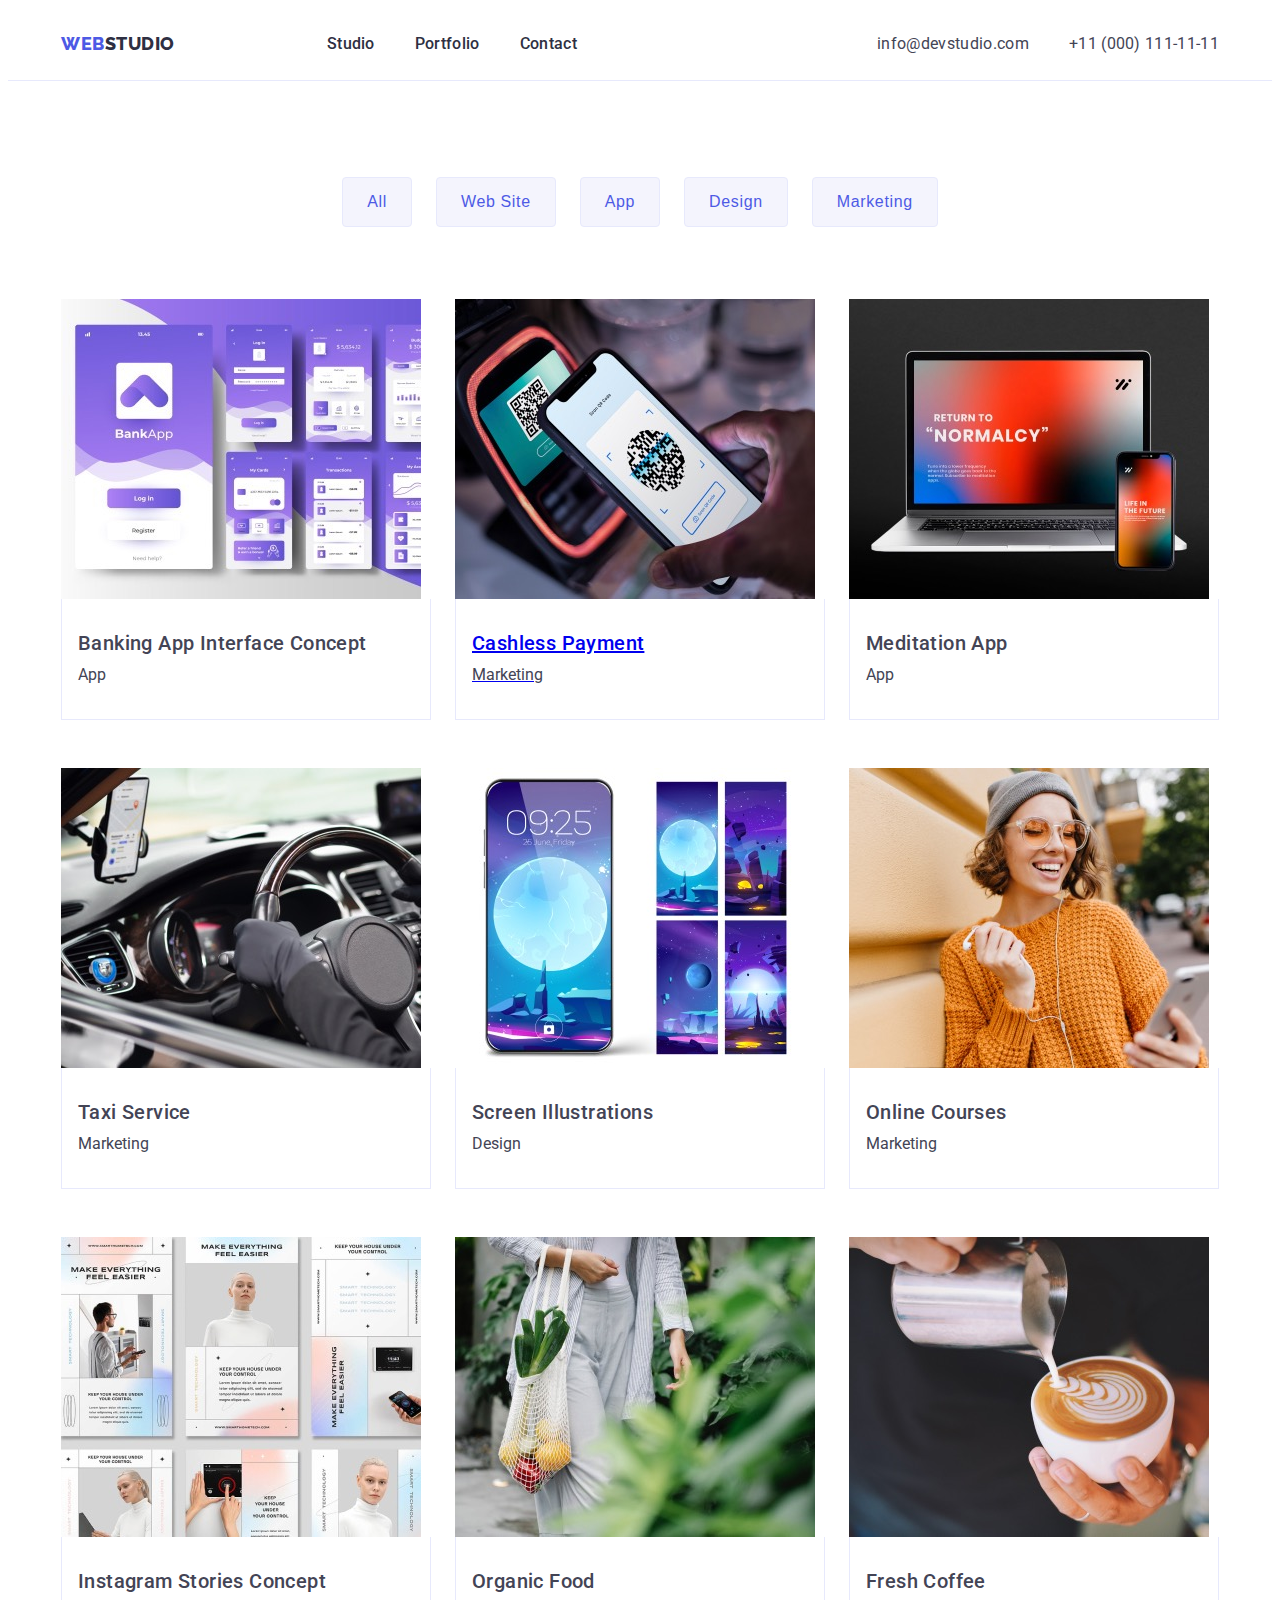
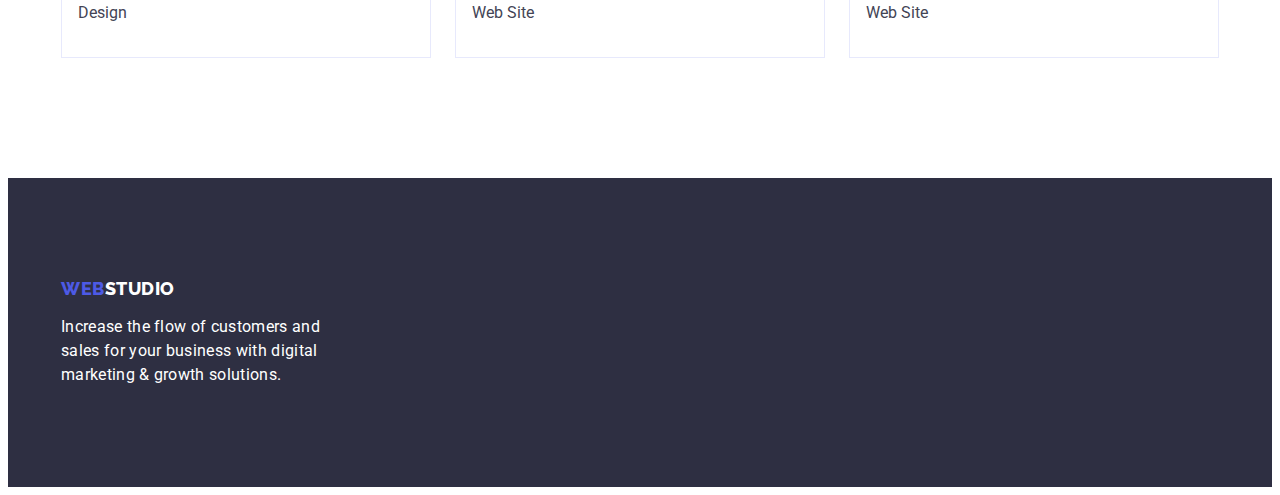
==== portfolio.html @ ebe91854 "update" ====
<!DOCTYPE html>
<html lang="en">
	<head>
		<meta charset="UTF-8" />
		<meta http-equiv="X-UA-Compatible" content="IE=edge" />
		<meta name="viewport" content="width=device-width, initial-scale=1.0" />
		<title>Portfolio</title>
		<link
			rel="stylesheet"
			href="https://cdnjs.cloudflare.com/ajax/libs/modern-normalize/2.0.0/modern-normalize.min.css"
			integrity="sha512-4xo8blKMVCiXpTaLzQSLSw3KFOVPWhm/TRtuPVc4WG6kUgjH6J03IBuG7JZPkcWMxJ5huwaBpOpnwYElP/m6wg=="
			crossorigin="anonymous"
			referrerpolicy="no-referrer" />
		<link rel="stylesheet" href="./css/styles.css" />
		<link rel="preconnect" href="https://fonts.googleapis.com" />
		<link rel="preconnect" href="https://fonts.gstatic.com" crossorigin />
		<link rel="stylesheet" href="./css/styles.css" />
		<link rel="preconnect" href="https://fonts.googleapis.com" />
		<link rel="preconnect" href="https://fonts.gstatic.com" crossorigin />
		<link
			href="https://fonts.googleapis.com/css2?family=Montserrat:wght@400;700&family=Raleway:wght@800&family=Roboto:wght@400;500;700;900&display=swap"
			rel="stylesheet" />
	</head>

	<body>
		<header class="links">
			<div class="flex-container container">
				<a class="logo-second-part" href="index.html"
					><span class="logo">WEB</span>STUDIO</a
				>

				<nav class="nav-section">
					<ul class="nav-button">
						<li><a class="link" href="index.html">Studio</a></li>
						<li><a class="link" href="portfolio.html">Portfolio</a></li>
						<li><a class="link" href="index.html">Contact</a></li>
					</ul>
				</nav>

				<address class="address-section">
					<div class="address-info">
						<a class="link link-color" href="mailto:info@devstudio.com"
							>info@devstudio.com</a
						>
						<a class="link link-color" href="tel:+11(000)1111111"
							>+11 (000) 111-11-11</a
						>
					</div>
				</address>
			</div>
		</header>
		<main>
			<section class="portfolio-button portfolio-container">
				<div class="container">
				<h1 class="visually-hidden">Portfolio</h1>
			
					<ul class="menu">
						<li>
							<button class="filter-button" type="button">All</button>
						</li>
						<li>
							<button class="filter-button" type="button">Web Site</button>
						</li>
						<li>
							<button class="filter-button" type="button">App</button>
						</li>
						<li>
							<button class="filter-button" type="button">Design</button>
						</li>
						<li>
							<button class="filter-button" type="button">Marketing</button>
						</li>
					</ul>

					<ul class="menu-set">
						<li class="project-image-caption">
							<img
								src="./images/img-1-1.jpg"
								alt="screenshots of Banking App Interface Concept"
								width="360"
								height="300" />
								<a>
							<div class="bottom-frame">
								<h3 class="new-section">Banking App Interface Concept</h3>
								<p class="description">App</p>
							</div>
						</a>
						</li>
						<li class="project-image-caption">
							<img
								src="./images/img-2-1.jpg"
								alt="A phone that scans the QR code"
								width="360"
								height="300" />
								<a href="portfolio.html">
							<div class="bottom-frame">
								<h3 class="new-section">Cashless Payment</h3>
								<p class="description">Marketing</p>
								
							</div>
						</a>
						</li>

						<li class="project-image-caption">
							<img
								src="./images/img-3-1.jpg"
								alt="Meditation app advertising on laptop and phone screen "
								width="360"
								height="300" />
							<div class="bottom-frame">
								<h3 class="new-section">Meditation App</h3>
								<p class="description">App</p>
							</div>
						</li>

						<li class="project-image-caption">
							<img
								src="./images/img-4-3.jpg"
								alt="photo of the interior of the car with the driver"
								width="360"
								height="300" />
							<div class="bottom-frame">
								<h3 class="new-section">Taxi Service</h3>
								<p class="description">Marketing</p>
							</div>
						</li class="project-image-caption">

						<li class="project-image-caption">
							<img
								src="./images/img-5-1.jpg"
								alt="graphics showing different wallpapers for phone with moon theme"
								width="360"
								height="300" />
							<div class="bottom-frame">
								<h3 class="new-section">Screen Illustrations</h3>
								<p class="description">Design</p>
							</div>
						</li>

						<li class="project-image-caption">
							<img
								src="./images/img-6-1.jpg"
								alt="girl in orange sweater"
								width="360"
								height="300" />
							<div class="bottom-frame">
								<h3 class="new-section">Online Courses</h3>
								<p class="description">Marketing</p>
							</div>
						</li>

						<li class="project-image-caption">
							<img
								src="./images/img-7-1.jpg"
								alt="graphics showing various Instagram Stories Concept"
								width="360"
								height="300" />
							<div class="bottom-frame">
								<h3 class="new-section">Instagram Stories Concept</h3>
								<p class="description">Design</p>
							</div>
						</li>

						<li class="project-image-caption">
							<img
								src="./images/img-8-1.jpg"
								alt="woman with shopping bag"
								width="360"
								height="300" />
							<div class="bottom-frame">
								<h3 class="new-section">Organic Food</h3>
								<p class="description">Web Site</p>
							</div>
						</li>

						<li class="project-image-caption">
							<img
								src="./images/img-9-1.jpg"
								alt="barista creating a pattern on coffee "
								width="360"
								height="300" />
								
							<div class="bottom-frame">
								<h3 class="new-section">Fresh Coffee</h3>
								<p class="description">Web Site</p>
							</div>
						
						</li>
					</ul>
				</div>
			</section>
		</main>
		<footer class="footer-background">
			<div class="container">
				<a class="logo-footer" href="index.html"
					><span class="logo">WEB</span>STUDIO</a
				>
				<p class="footer-text">
					Increase the flow of customers and sales for your business with
					digital marketing & growth solutions.
				</p>
			</div>
		</footer>
	</body>
</html>
---- css/styles.css ----
:root {
	--company-color: #4d5ae5;
	--main-color: white;
	--text-color: #2e2f42;
}

body {
	font-family: Roboto, sans-serif;
	color: #434455;
	background-color: #fff;
}

ul,
ol {
	list-style-type: none;
	margin: 0;
	padding-left: 0;
}

img {
	display: block;
	max-width: 100%;
	height: auto;
}

button {
	cursor: pointer;
	border: none;
	border-radius: 4px;
}

h1,
h2,
h3,
h4,
h5,
h6,
p {
	margin: 0;
}

.links {
	display: flex ;
	border-bottom: #e7e9fc solid 1px;
}

p {
	margin: 0;
}

.flex-container {
	display: flex;
	align-items: center;
	height: 72px;
}
.logo-second-part {
	font-family: raleway;
	color: #2e2f42;
	text-decoration: none;
	font-size: 18px;
	font-weight: 800;
	line-height: 1.6;
	letter-spacing: 0.54px;
	vertical-align: top;
	text-align: left;
	margin-right: 76px;
}

.logo {
	color: var(--company-color);
}

.nav-button {
	display: flex;
	align-items: center;
text-decoration: none;
list-style-type: none;
	gap: 40px;
	padding: 24px 0,
}

.portfolio-container {
	padding-top: 96px;
	padding-bottom: 120px;
  }

.nav-section {
	margin-left: 76px;
	display: flex;
	align-items: center;
}

.link {
	color: var(--text-color);
	text-decoration: none;
	font-size: 16px;
	font-weight: 500;
	line-height: 1.5;
	letter-spacing: 0.32px;
	vertical-align: top;
	text-align: left;
}
.link:hover,
.link:focus,
.link:active {
	color: var(--company-color);
}

.address-info {
	display: flex;
	align-items: center;
	gap: 40px;
}

.address-section {
	margin-left: auto;
	display: flex;
}
.link-color {
	color: #434455;
	font-family: Roboto;
	font-size: 16px;
	font-style: normal;
	font-weight: 400;
	line-height: 24px;
	letter-spacing: 0.32px;
}

.main-section {
	background-color: #2e2f42;
	padding: 188px 0;
	text-align: center;
}

.container-background {
	margin: 0 auto;
	display: flex;
	flex-direction: column;
	justify-content: center;
	align-items: center;
}

.main-section-title {
	color: var(--main-color);
	font-size: 56px;
	font-weight: 700;
	line-height: 1.07;
	letter-spacing: 1.12px;
	text-align: center;
	max-width: 496px;
	margin: 0 auto;
	margin-bottom: 48px;
}

.order-btn {

	font-family: roboto;
	background-color: var(--company-color);
	border: var(--company-color);
	border-radius: 4px;
	color: #ffffff;
	cursor: pointer;
	font-size: 16px;
	font-weight: 500;
	line-height: 1.5;
	letter-spacing: 0.64px;
	text-align: center;
	padding: 16px 32px 16px 32px;
	min-width: 169px;
}
.order-btn:hover,
.order-btn:focus {
	border-radius: 4px;
	background-color: #404bbf;
	color: #ffffff;
	box-shadow: 0px 4px 4px 0px rgba(0, 0, 0, 0.15);
}

.doing-section{
	width: calc((100% - 48px) / 3);
}

.project-image-caption {
	text-align: start;
	width: calc((100% - 48px) / 3);
  }

.card-set {
	display: flex;
	gap: 24px;
}
.item {
	background-color: var(--main-color);
	gap: 24px;
	width: calc((100% - 72px) / 4);
}
.title-style {
	font-size: 20px;
	font-weight: 500;
	line-height: 1.2;
	letter-spacing: 0.4px;
	margin-bottom: 8px;
}
.description {
	color: #434455;
	font-size: 16px;
	font-weight: 400;
	line-height: 1.5;
	margin: 0;
}

.third-section {
	color: #2e2f42;
	font-size: 36px;
	font-weight: 700;
	line-height: 1.11;
	letter-spacing: 0.72px;
	vertical-align: top;
	text-align: center;
	margin: 0;
	margin-bottom: 72px;
}

.doing-list {
	padding-top: 0px;
}

.third-section-pics {
	display: flex;
	justify-content: space-between;
	flex-wrap: nowrap;
	padding: 0;
	gap: 24px;
}

.team-member-list {
	color: #2e2f42;
	font-size: 36px;
	font-weight: 700;
	line-height: 1.11;
	letter-spacing: 0.72px;
	vertical-align: top;
	text-align: center;
	margin: 0;
	margin-bottom: 72px;
}

.team-section {
	background-color: #f4f4fd;
	margin: 0 auto;
}

.team-name {
	font-size: 20px;
	font-weight: 500;
	line-height: 1.2;
	letter-spacing: 0.4px;
	vertical-align: top;
	text-align: center;
	margin-bottom: 8px;
}
.team-name-description {
	color: #434455;
	font-size: 16px;
	line-height: 1.5;
	letter-spacing: 0.32px;
	vertical-align: top;
	text-align: center;
}

.team {
	padding: 32px 16px 32px;
}

.mark{
	border-radius: 0px 0px 4px 4px; 
}

.footer-background {
	background-color: #2e2f42;
	padding-top: 100px;
	padding-bottom: 100px;
}

.logo-footer {
	font-family: raleway;
	color: var(--main-color);
	text-decoration: none;
	font-size: 18px;
	font-weight: 800;
	line-height: 21px;
	letter-spacing: 0.54px;
	display: inline-block;
	margin-bottom: 16px;
}
.footer-text {
	color: var(--main-color);
	text-decoration: none;
	font-size: 16px;
	line-height: 24px;
	letter-spacing: 0.32px;
	text-align: left;
	width: 264px;
}

.visually-hidden {
	position: absolute;
	width: 1px;
	height: 1px;
	margin: -1px;
	border: 0;
	padding: 0;

	white-space: nowrap;
	clip-path: inset(100%);
	clip: rect(0 0 0 0);
	overflow: hidden;
}

.portfolio-button {
	padding-bottom: 120px;
	padding-top: 96px;
}

.filter-button {
	background-color: #f4f4fd;
	color: var(--company-color);
	border: 1px solid #e7e9fc;
	cursor: pointer;
	text-decoration: none;
	font-weight: 500;
	font-size: 16px;
	line-height: 1.5;
	letter-spacing: 0.64px;
	vertical-align: top;
	text-align: center;
	border-radius: 4px;
	padding: 12px 24px;
}
.filter-button:hover,
.filter-button:focus,
.filter-button:active {
	color: var(--main-color);
	background-color: var(--company-color);
	border: 1px solid transparent;
}
.new-section {
	font-size: 20px;
	font-weight: 500;
	line-height: 1.2;
	letter-spacing: 0.4px;
	vertical-align: top;
	text-align: left;
	margin-bottom: 8px;
}
.project-type {
	color: #434455;
	font-size: 16px;
	line-height: 1.5;
	font-weight: 400;
	letter-spacing: 0.32px;
	vertical-align: top;
	text-align: left;
	padding-bottom: 32px;
}

.container {
	width: 1158px;
	margin: 0 auto;
	padding: 0 15px;
}

.menu {
	display: flex;
	justify-content: center;
	gap: 24px;
	margin-bottom: 72px;
}

.menu-set {
	display: flex;
	justify-content: space-between;
	align-items: center;
	flex-wrap: wrap;
	gap: 48px 24px;
}

.bottom-frame {
	padding: 32px 16px;
	border: 1px solid #e7e9fc;
	border-top: none;
}

.section {
	padding-top: 120px;
	padding-bottom: 120px;
}

.doing-list {
	padding-top: 0px;
}
---- css/styles.css ----
:root {
	--company-color: #4d5ae5;
	--main-color: white;
	--text-color: #2e2f42;
}

body {
	font-family: Roboto, sans-serif;
	color: #434455;
	background-color: #fff;
}

ul,
ol {
	list-style-type: none;
	margin: 0;
	padding-left: 0;
}

img {
	display: block;
	max-width: 100%;
	height: auto;
}

button {
	cursor: pointer;
	border: none;
	border-radius: 4px;
}

h1,
h2,
h3,
h4,
h5,
h6,
p {
	margin: 0;
}

.links {
	display: flex ;
	border-bottom: #e7e9fc solid 1px;
}

p {
	margin: 0;
}

.flex-container {
	display: flex;
	align-items: center;
	height: 72px;
}
.logo-second-part {
	font-family: raleway;
	color: #2e2f42;
	text-decoration: none;
	font-size: 18px;
	font-weight: 800;
	line-height: 1.6;
	letter-spacing: 0.54px;
	vertical-align: top;
	text-align: left;
	margin-right: 76px;
}

.logo {
	color: var(--company-color);
}

.nav-button {
	display: flex;
	align-items: center;
text-decoration: none;
list-style-type: none;
	gap: 40px;
	padding: 24px 0,
}

.portfolio-container {
	padding-top: 96px;
	padding-bottom: 120px;
  }

.nav-section {
	margin-left: 76px;
	display: flex;
	align-items: center;
}

.link {
	color: var(--text-color);
	text-decoration: none;
	font-size: 16px;
	font-weight: 500;
	line-height: 1.5;
	letter-spacing: 0.32px;
	vertical-align: top;
	text-align: left;
}
.link:hover,
.link:focus,
.link:active {
	color: var(--company-color);
}

.address-info {
	display: flex;
	align-items: center;
	gap: 40px;
}

.address-section {
	margin-left: auto;
	display: flex;
}
.link-color {
	color: #434455;
	font-family: Roboto;
	font-size: 16px;
	font-style: normal;
	font-weight: 400;
	line-height: 24px;
	letter-spacing: 0.32px;
}

.main-section {
	background-color: #2e2f42;
	padding: 188px 0;
	text-align: center;
}

.container-background {
	margin: 0 auto;
	display: flex;
	flex-direction: column;
	justify-content: center;
	align-items: center;
}

.main-section-title {
	color: var(--main-color);
	font-size: 56px;
	font-weight: 700;
	line-height: 1.07;
	letter-spacing: 1.12px;
	text-align: center;
	max-width: 496px;
	margin: 0 auto;
	margin-bottom: 48px;
}

.order-btn {

	font-family: roboto;
	background-color: var(--company-color);
	border: var(--company-color);
	border-radius: 4px;
	color: #ffffff;
	cursor: pointer;
	font-size: 16px;
	font-weight: 500;
	line-height: 1.5;
	letter-spacing: 0.64px;
	text-align: center;
	padding: 16px 32px 16px 32px;
	min-width: 169px;
}
.order-btn:hover,
.order-btn:focus {
	border-radius: 4px;
	background-color: #404bbf;
	color: #ffffff;
	box-shadow: 0px 4px 4px 0px rgba(0, 0, 0, 0.15);
}

.doing-section{
	width: calc((100% - 48px) / 3);
}

.project-image-caption {
	text-align: start;
	width: calc((100% - 48px) / 3);
  }

.card-set {
	display: flex;
	gap: 24px;
}
.item {
	background-color: var(--main-color);
	gap: 24px;
	width: calc((100% - 72px) / 4);
}
.title-style {
	font-size: 20px;
	font-weight: 500;
	line-height: 1.2;
	letter-spacing: 0.4px;
	margin-bottom: 8px;
}
.description {
	color: #434455;
	font-size: 16px;
	font-weight: 400;
	line-height: 1.5;
	margin: 0;
}

.third-section {
	color: #2e2f42;
	font-size: 36px;
	font-weight: 700;
	line-height: 1.11;
	letter-spacing: 0.72px;
	vertical-align: top;
	text-align: center;
	margin: 0;
	margin-bottom: 72px;
}

.doing-list {
	padding-top: 0px;
}

.third-section-pics {
	display: flex;
	justify-content: space-between;
	flex-wrap: nowrap;
	padding: 0;
	gap: 24px;
}

.team-member-list {
	color: #2e2f42;
	font-size: 36px;
	font-weight: 700;
	line-height: 1.11;
	letter-spacing: 0.72px;
	vertical-align: top;
	text-align: center;
	margin: 0;
	margin-bottom: 72px;
}

.team-section {
	background-color: #f4f4fd;
	margin: 0 auto;
}

.team-name {
	font-size: 20px;
	font-weight: 500;
	line-height: 1.2;
	letter-spacing: 0.4px;
	vertical-align: top;
	text-align: center;
	margin-bottom: 8px;
}
.team-name-description {
	color: #434455;
	font-size: 16px;
	line-height: 1.5;
	letter-spacing: 0.32px;
	vertical-align: top;
	text-align: center;
}

.team {
	padding: 32px 16px 32px;
}

.mark{
	border-radius: 0px 0px 4px 4px; 
}

.footer-background {
	background-color: #2e2f42;
	padding-top: 100px;
	padding-bottom: 100px;
}

.logo-footer {
	font-family: raleway;
	color: var(--main-color);
	text-decoration: none;
	font-size: 18px;
	font-weight: 800;
	line-height: 21px;
	letter-spacing: 0.54px;
	display: inline-block;
	margin-bottom: 16px;
}
.footer-text {
	color: var(--main-color);
	text-decoration: none;
	font-size: 16px;
	line-height: 24px;
	letter-spacing: 0.32px;
	text-align: left;
	width: 264px;
}

.visually-hidden {
	position: absolute;
	width: 1px;
	height: 1px;
	margin: -1px;
	border: 0;
	padding: 0;

	white-space: nowrap;
	clip-path: inset(100%);
	clip: rect(0 0 0 0);
	overflow: hidden;
}

.portfolio-button {
	padding-bottom: 120px;
	padding-top: 96px;
}

.filter-button {
	background-color: #f4f4fd;
	color: var(--company-color);
	border: 1px solid #e7e9fc;
	cursor: pointer;
	text-decoration: none;
	font-weight: 500;
	font-size: 16px;
	line-height: 1.5;
	letter-spacing: 0.64px;
	vertical-align: top;
	text-align: center;
	border-radius: 4px;
	padding: 12px 24px;
}
.filter-button:hover,
.filter-button:focus,
.filter-button:active {
	color: var(--main-color);
	background-color: var(--company-color);
	border: 1px solid transparent;
}
.new-section {
	font-size: 20px;
	font-weight: 500;
	line-height: 1.2;
	letter-spacing: 0.4px;
	vertical-align: top;
	text-align: left;
	margin-bottom: 8px;
}
.project-type {
	color: #434455;
	font-size: 16px;
	line-height: 1.5;
	font-weight: 400;
	letter-spacing: 0.32px;
	vertical-align: top;
	text-align: left;
	padding-bottom: 32px;
}

.container {
	width: 1158px;
	margin: 0 auto;
	padding: 0 15px;
}

.menu {
	display: flex;
	justify-content: center;
	gap: 24px;
	margin-bottom: 72px;
}

.menu-set {
	display: flex;
	justify-content: space-between;
	align-items: center;
	flex-wrap: wrap;
	gap: 48px 24px;
}

.bottom-frame {
	padding: 32px 16px;
	border: 1px solid #e7e9fc;
	border-top: none;
}

.section {
	padding-top: 120px;
	padding-bottom: 120px;
}

.doing-list {
	padding-top: 0px;
}
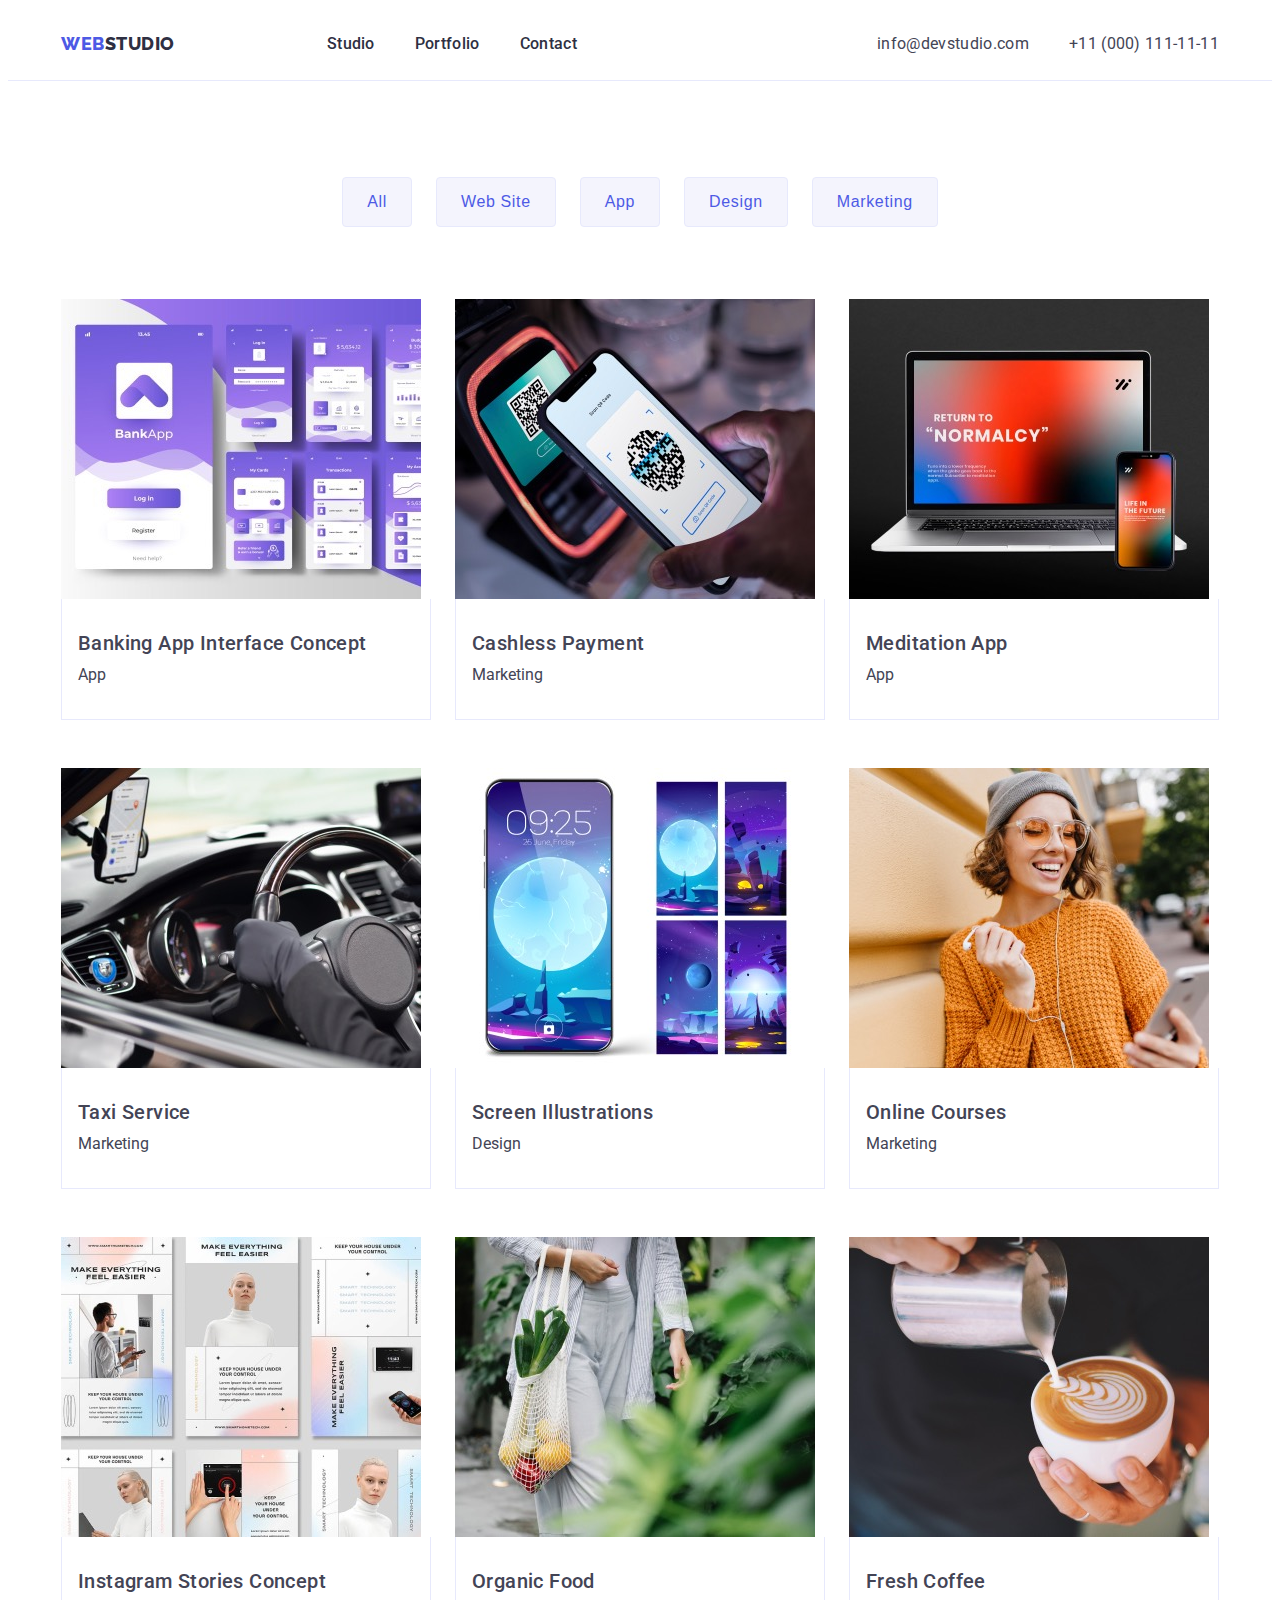
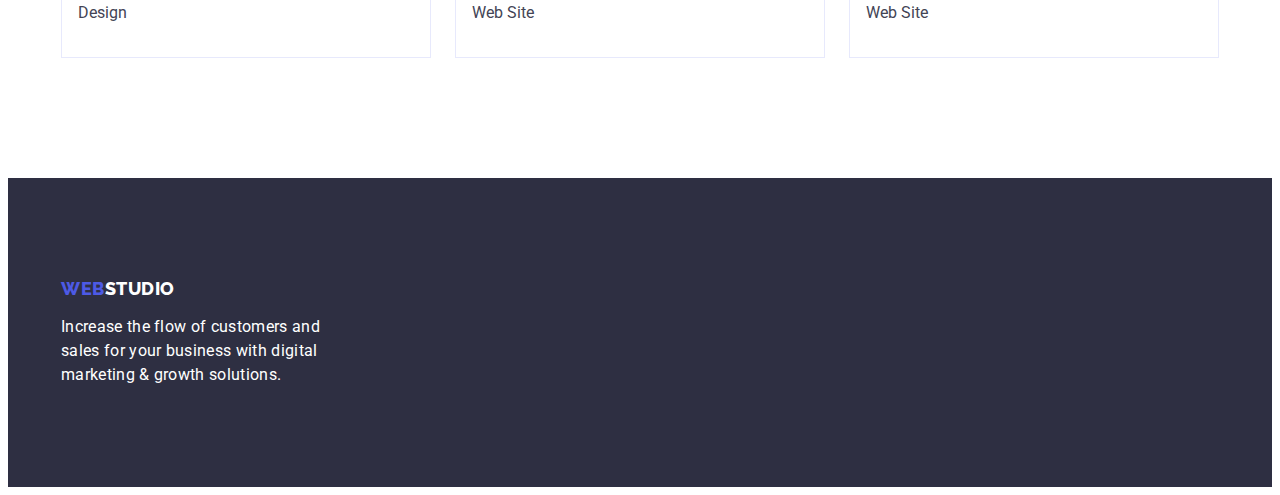
==== commit a9953fbe: "{restore}" ====
--- a/portfolio.html
+++ b/portfolio.html
@@ -79,12 +79,12 @@
 								alt="screenshots of Banking App Interface Concept"
 								width="360"
 								height="300" />
-								<a>
+								
 							<div class="bottom-frame">
 								<h3 class="new-section">Banking App Interface Concept</h3>
 								<p class="description">App</p>
 							</div>
-						</a>
+						
 						</li>
 						<li class="project-image-caption">
 							<img
@@ -92,13 +92,13 @@
 								alt="A phone that scans the QR code"
 								width="360"
 								height="300" />
-								<a href="portfolio.html">
+								
 							<div class="bottom-frame">
 								<h3 class="new-section">Cashless Payment</h3>
 								<p class="description">Marketing</p>
 								
 							</div>
-						</a>
+						
 						</li>
 
 						<li class="project-image-caption">
@@ -202,4 +202,4 @@
 			</div>
 		</footer>
 	</body>
-</html>
+</html>--- a/css/styles.css
+++ b/css/styles.css
@@ -398,4 +398,4 @@
 
 .doing-list {
 	padding-top: 0px;
-}
+}--- a/css/styles.css
+++ b/css/styles.css
@@ -398,4 +398,4 @@
 
 .doing-list {
 	padding-top: 0px;
-}
+}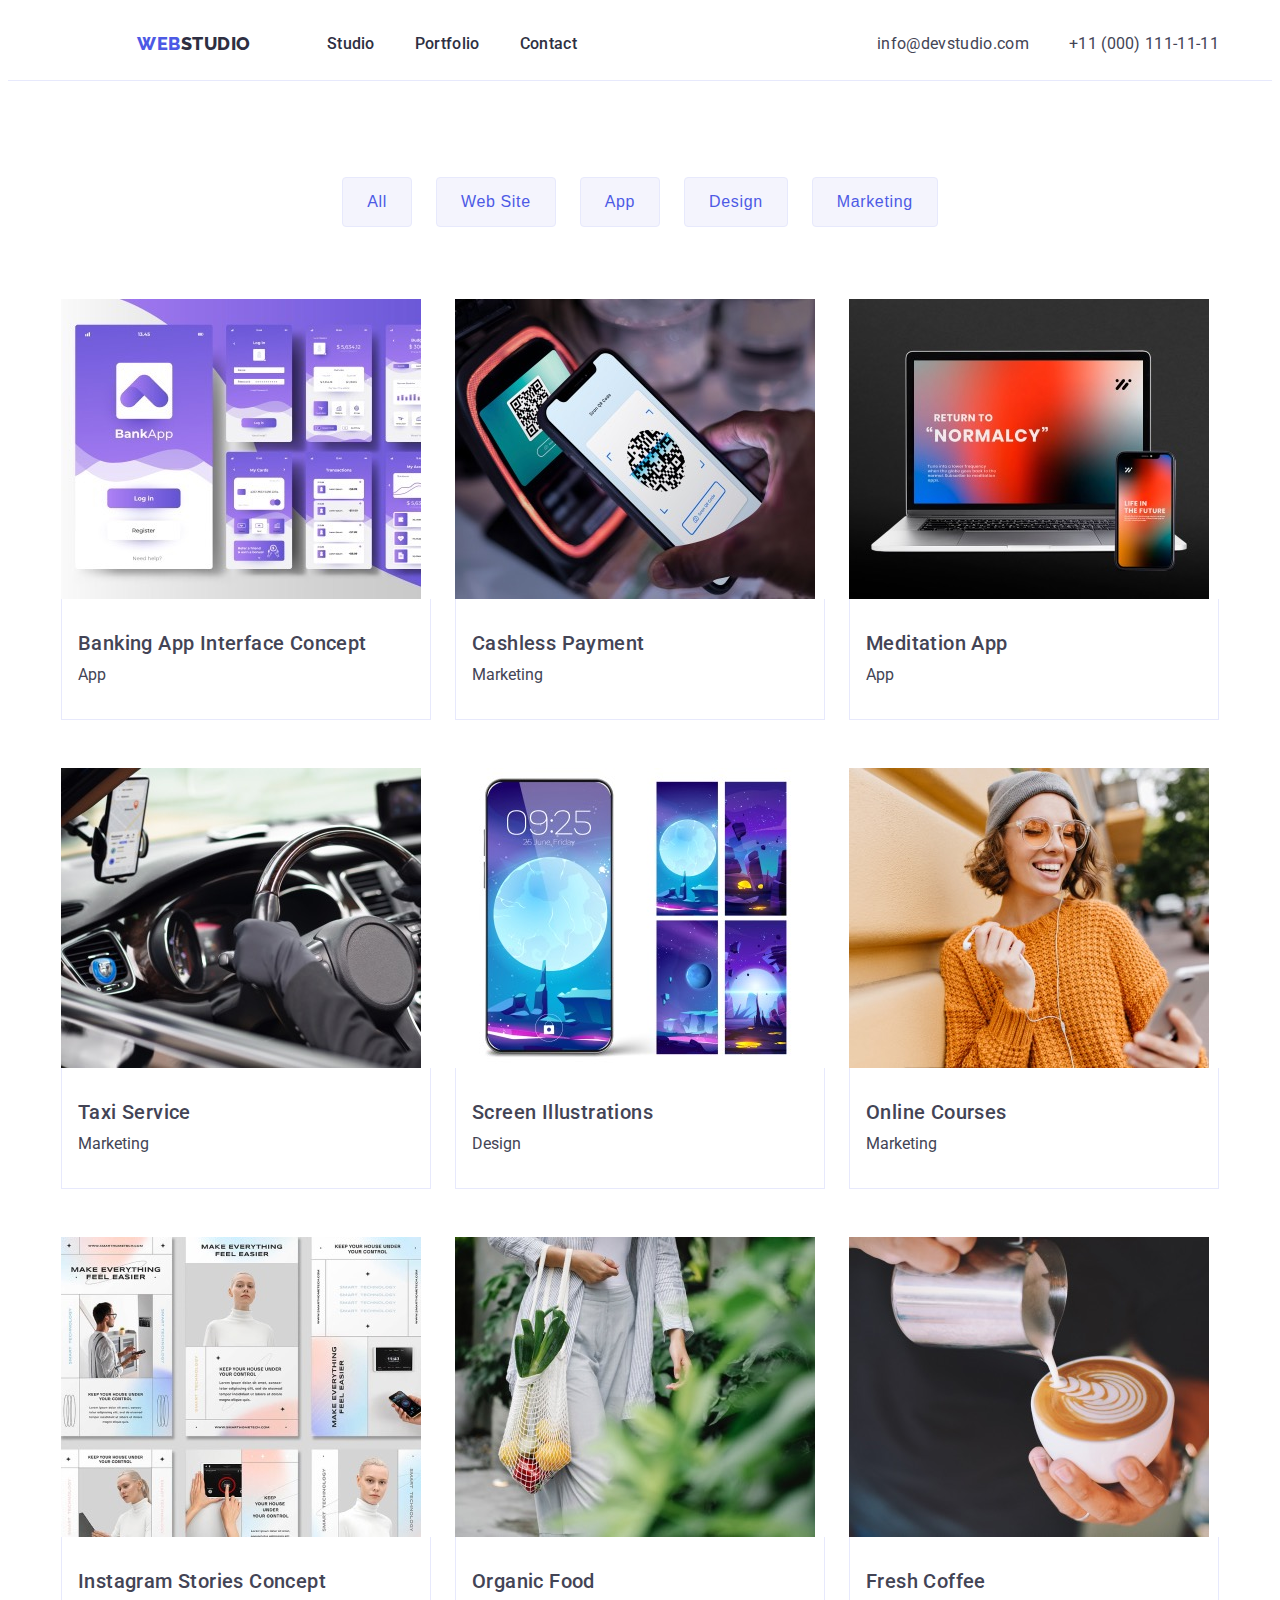
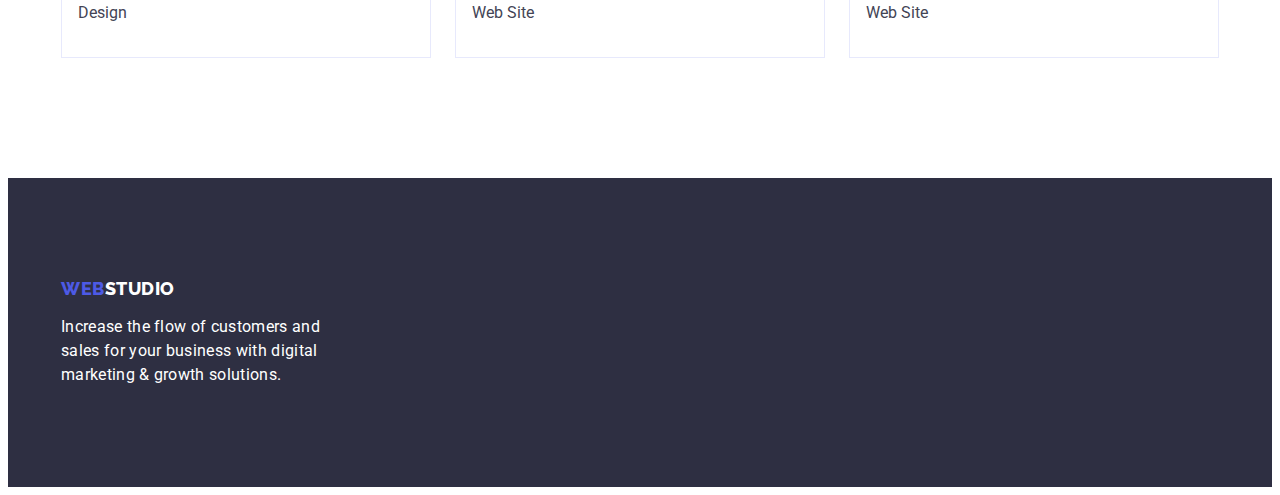
==== commit 94131f22: "portfolio deader update" ====
--- a/portfolio.html
+++ b/portfolio.html
@@ -25,11 +25,11 @@
 	<body>
 		<header class="links">
 			<div class="flex-container container">
-				<a class="logo-second-part" href="index.html"
-					><span class="logo">WEB</span>STUDIO</a
-				>
-
 				<nav class="nav-section">
+					<a class="logo-second-part" href="index.html"
+						><span class="logo">WEB</span>STUDIO</a
+					>
+
 					<ul class="nav-button">
 						<li><a class="link" href="index.html">Studio</a></li>
 						<li><a class="link" href="portfolio.html">Portfolio</a></li>
@@ -52,8 +52,8 @@
 		<main>
 			<section class="portfolio-button portfolio-container">
 				<div class="container">
-				<h1 class="visually-hidden">Portfolio</h1>
-			
+					<h1 class="visually-hidden">Portfolio</h1>
+
 					<ul class="menu">
 						<li>
 							<button class="filter-button" type="button">All</button>
@@ -74,117 +74,131 @@
 
 					<ul class="menu-set">
 						<li class="project-image-caption">
-							<img
-								src="./images/img-1-1.jpg"
-								alt="screenshots of Banking App Interface Concept"
-								width="360"
-								height="300" />
-								
-							<div class="bottom-frame">
-								<h3 class="new-section">Banking App Interface Concept</h3>
-								<p class="description">App</p>
-							</div>
-						
-						</li>
-						<li class="project-image-caption">
-							<img
-								src="./images/img-2-1.jpg"
-								alt="A phone that scans the QR code"
-								width="360"
-								height="300" />
-								
-							<div class="bottom-frame">
-								<h3 class="new-section">Cashless Payment</h3>
-								<p class="description">Marketing</p>
-								
-							</div>
-						
-						</li>
-
-						<li class="project-image-caption">
-							<img
-								src="./images/img-3-1.jpg"
-								alt="Meditation app advertising on laptop and phone screen "
-								width="360"
-								height="300" />
-							<div class="bottom-frame">
-								<h3 class="new-section">Meditation App</h3>
-								<p class="description">App</p>
-							</div>
-						</li>
-
-						<li class="project-image-caption">
-							<img
-								src="./images/img-4-3.jpg"
-								alt="photo of the interior of the car with the driver"
-								width="360"
-								height="300" />
-							<div class="bottom-frame">
-								<h3 class="new-section">Taxi Service</h3>
-								<p class="description">Marketing</p>
-							</div>
-						</li class="project-image-caption">
-
-						<li class="project-image-caption">
-							<img
-								src="./images/img-5-1.jpg"
-								alt="graphics showing different wallpapers for phone with moon theme"
-								width="360"
-								height="300" />
-							<div class="bottom-frame">
-								<h3 class="new-section">Screen Illustrations</h3>
-								<p class="description">Design</p>
-							</div>
-						</li>
-
-						<li class="project-image-caption">
-							<img
-								src="./images/img-6-1.jpg"
-								alt="girl in orange sweater"
-								width="360"
-								height="300" />
-							<div class="bottom-frame">
-								<h3 class="new-section">Online Courses</h3>
-								<p class="description">Marketing</p>
-							</div>
-						</li>
-
-						<li class="project-image-caption">
-							<img
-								src="./images/img-7-1.jpg"
-								alt="graphics showing various Instagram Stories Concept"
-								width="360"
-								height="300" />
-							<div class="bottom-frame">
-								<h3 class="new-section">Instagram Stories Concept</h3>
-								<p class="description">Design</p>
-							</div>
-						</li>
-
-						<li class="project-image-caption">
-							<img
-								src="./images/img-8-1.jpg"
-								alt="woman with shopping bag"
-								width="360"
-								height="300" />
-							<div class="bottom-frame">
-								<h3 class="new-section">Organic Food</h3>
-								<p class="description">Web Site</p>
-							</div>
-						</li>
-
-						<li class="project-image-caption">
-							<img
-								src="./images/img-9-1.jpg"
-								alt="barista creating a pattern on coffee "
-								width="360"
-								height="300" />
-								
-							<div class="bottom-frame">
-								<h3 class="new-section">Fresh Coffee</h3>
-								<p class="description">Web Site</p>
-							</div>
-						
+							<a>
+								<img
+									src="./images/img-1-1.jpg"
+									alt="screenshots of Banking App Interface Concept"
+									width="360"
+									height="300" />
+
+								<div class="bottom-frame">
+									<h3 class="new-section">Banking App Interface Concept</h3>
+									<p class="description">App</p>
+								</div>
+							</a>
+						</li>
+						<li class="project-image-caption">
+							<a>
+								<img
+									src="./images/img-2-1.jpg"
+									alt="A phone that scans the QR code"
+									width="360"
+									height="300" />
+
+								<div class="bottom-frame">
+									<h3 class="new-section">Cashless Payment</h3>
+									<p class="description">Marketing</p>
+								</div>
+							</a>
+						</li>
+
+						<li class="project-image-caption">
+							<a>
+								<img
+									src="./images/img-3-1.jpg"
+									alt="Meditation app advertising on laptop and phone screen "
+									width="360"
+									height="300" />
+								<div class="bottom-frame">
+									<h3 class="new-section">Meditation App</h3>
+									<p class="description">App</p>
+								</div>
+							</a>
+						</li>
+
+						<li class="project-image-caption">
+							<a>
+								<img
+									src="./images/img-4-3.jpg"
+									alt="photo of the interior of the car with the driver"
+									width="360"
+									height="300" />
+								<div class="bottom-frame">
+									<h3 class="new-section">Taxi Service</h3>
+									<p class="description">Marketing</p>
+								</div>
+							</a>
+						</li>
+
+						<li class="project-image-caption">
+							<a>
+								<img
+									src="./images/img-5-1.jpg"
+									alt="graphics showing different wallpapers for phone with moon theme"
+									width="360"
+									height="300" />
+								<div class="bottom-frame">
+									<h3 class="new-section">Screen Illustrations</h3>
+									<p class="description">Design</p>
+								</div>
+							</a>
+						</li>
+
+						<li class="project-image-caption">
+							<a>
+								<img
+									src="./images/img-6-1.jpg"
+									alt="girl in orange sweater"
+									width="360"
+									height="300" />
+								<div class="bottom-frame">
+									<h3 class="new-section">Online Courses</h3>
+									<p class="description">Marketing</p>
+								</div>
+							</a>
+						</li>
+
+						<li class="project-image-caption">
+							<a>
+								<img
+									src="./images/img-7-1.jpg"
+									alt="graphics showing various Instagram Stories Concept"
+									width="360"
+									height="300" />
+								<div class="bottom-frame">
+									<h3 class="new-section">Instagram Stories Concept</h3>
+									<p class="description">Design</p>
+								</div>
+							</a>
+						</li>
+
+						<li class="project-image-caption">
+							<a>
+								<img
+									src="./images/img-8-1.jpg"
+									alt="woman with shopping bag"
+									width="360"
+									height="300" />
+								<div class="bottom-frame">
+									<h3 class="new-section">Organic Food</h3>
+									<p class="description">Web Site</p>
+								</div>
+							</a>
+						</li>
+
+						<li class="project-image-caption">
+							<a>
+								<img
+									src="./images/img-9-1.jpg"
+									alt="barista creating a pattern on coffee "
+									width="360"
+									height="300" />
+
+								<div class="bottom-frame">
+									<h3 class="new-section">Fresh Coffee</h3>
+									<p class="description">Web Site</p>
+								</div>
+							</a>
 						</li>
 					</ul>
 				</div>
@@ -202,4 +216,4 @@
 			</div>
 		</footer>
 	</body>
-</html>+</html>
--- a/css/styles.css
+++ b/css/styles.css
@@ -85,6 +85,7 @@
   }
 
 .nav-section {
+	display: flex;
 	margin-left: 76px;
 	display: flex;
 	align-items: center;
--- a/css/styles.css
+++ b/css/styles.css
@@ -85,6 +85,7 @@
   }
 
 .nav-section {
+	display: flex;
 	margin-left: 76px;
 	display: flex;
 	align-items: center;
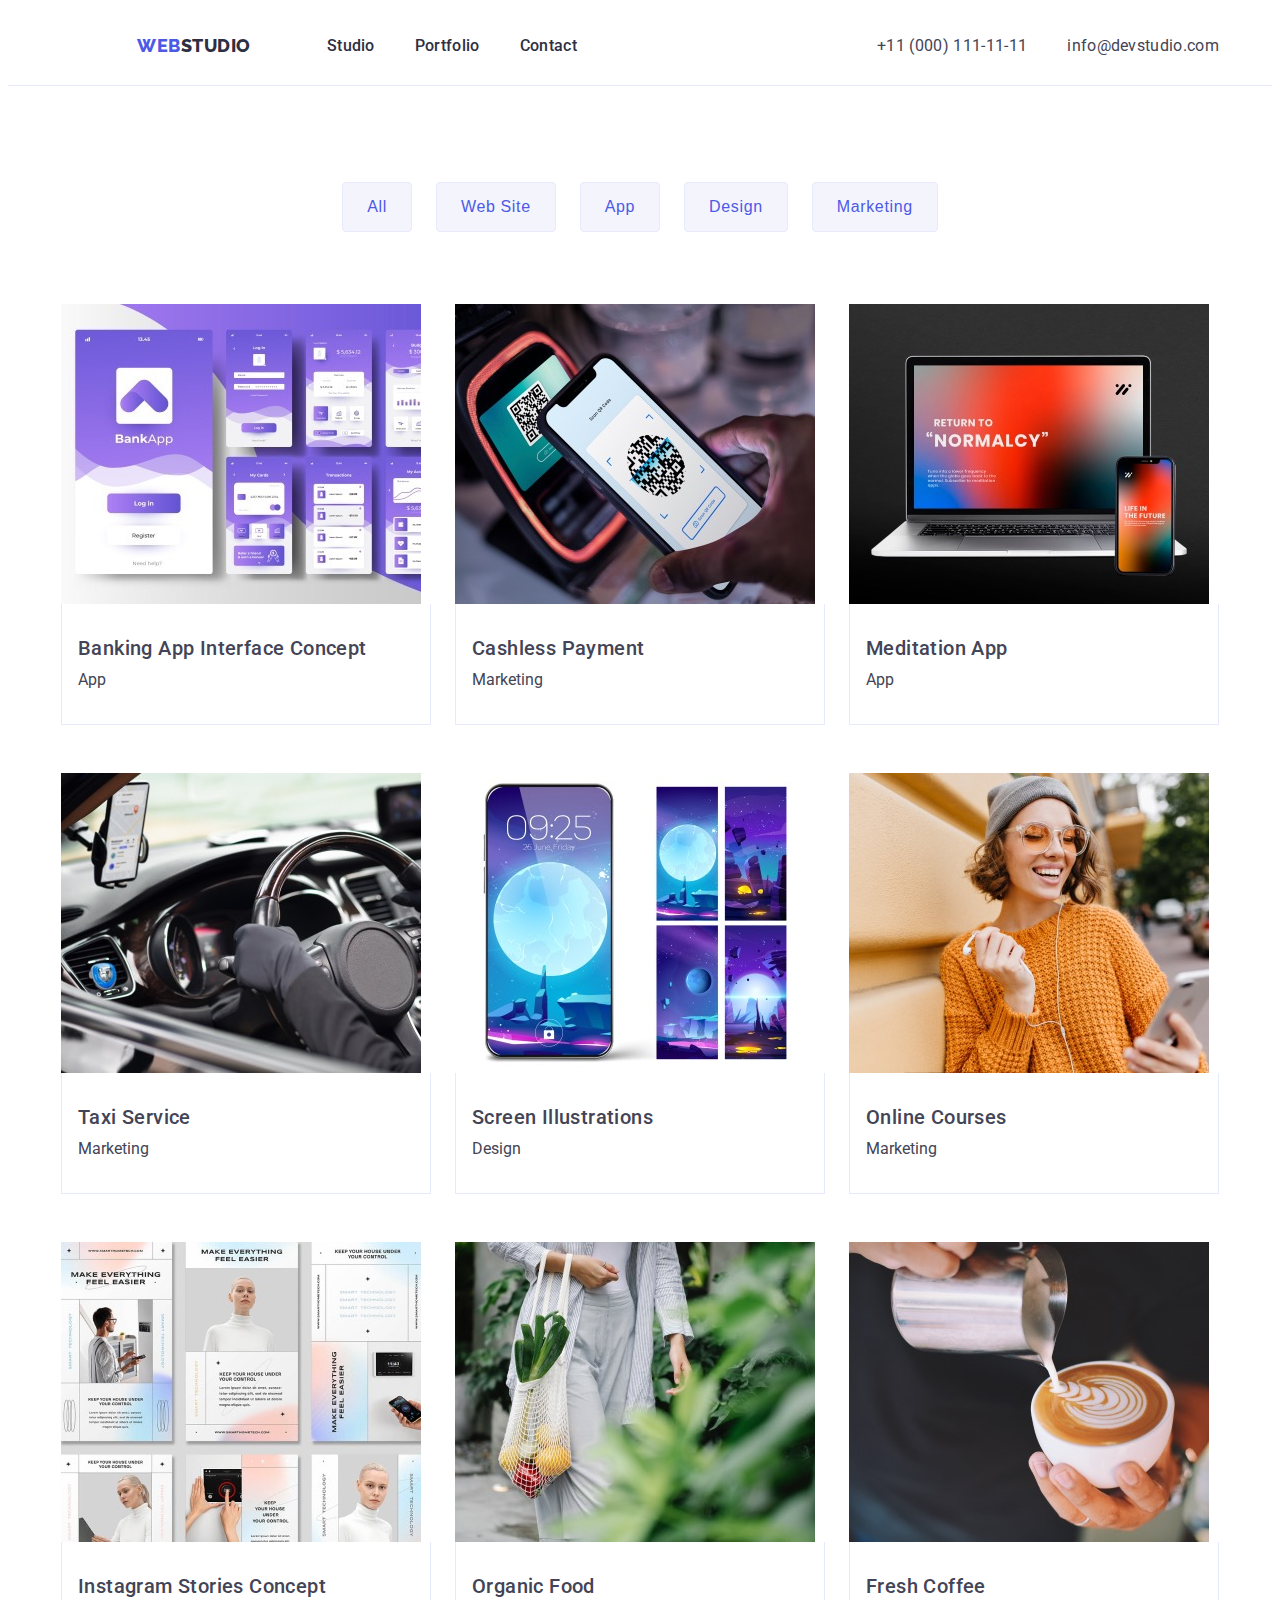
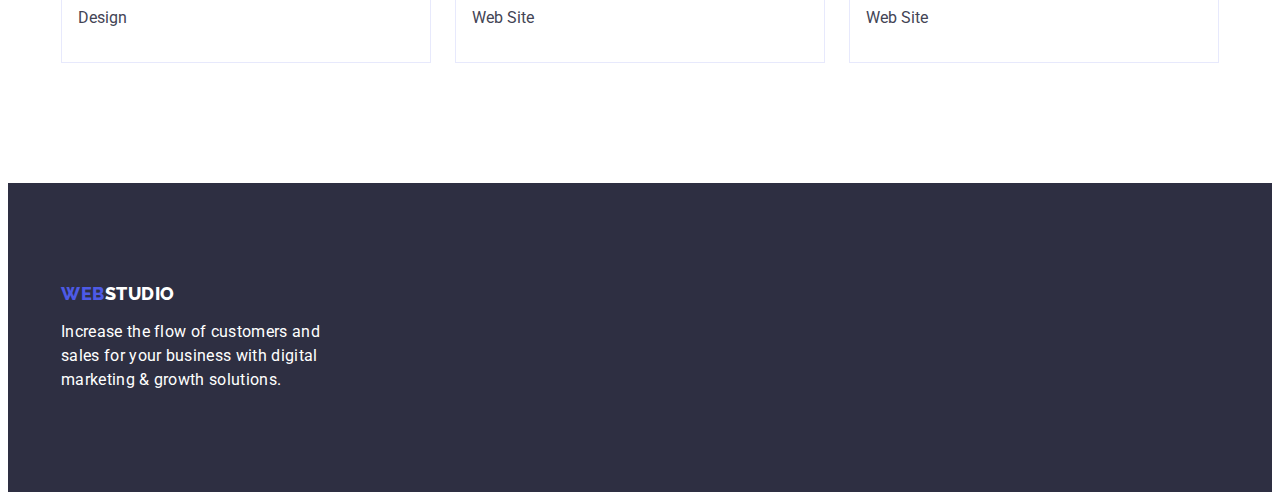
==== commit 0d9488b3: "header last update" ====
--- a/portfolio.html
+++ b/portfolio.html
@@ -38,14 +38,18 @@
 				</nav>
 
 				<address class="address-section">
-					<div class="address-info">
-						<a class="link link-color" href="mailto:info@devstudio.com"
-							>info@devstudio.com</a
-						>
-						<a class="link link-color" href="tel:+11(000)1111111"
-							>+11 (000) 111-11-11</a
-						>
-					</div>
+					<ul class="address-info">
+						<li>
+							<a class="link link-color" href="tel:+11(000)1111111"
+								>+11 (000) 111-11-11</a
+							>
+						</li>
+						<li>
+							<a class="link link-color" href="mailto:info@devstudio.com"
+								>info@devstudio.com</a
+							>
+						</li>
+					</ul>
 				</address>
 			</div>
 		</header>
--- a/css/styles.css
+++ b/css/styles.css
@@ -42,6 +42,8 @@
 .links {
 	display: flex ;
 	border-bottom: #e7e9fc solid 1px;
+	
+padding: 24px 0;
 }
 
 p {
@@ -51,7 +53,8 @@
 .flex-container {
 	display: flex;
 	align-items: center;
-	height: 72px;
+
+	
 }
 .logo-second-part {
 	font-family: raleway;
@@ -100,6 +103,7 @@
 	letter-spacing: 0.32px;
 	vertical-align: top;
 	text-align: left;
+	
 }
 .link:hover,
 .link:focus,
@@ -111,11 +115,13 @@
 	display: flex;
 	align-items: center;
 	gap: 40px;
+
 }
 
 .address-section {
+	display: flex;
 	margin-left: auto;
-	display: flex;
+	
 }
 .link-color {
 	color: #434455;
@@ -154,7 +160,8 @@
 }
 
 .order-btn {
-
+display: block;
+margin: 0 auto;
 	font-family: roboto;
 	background-color: var(--company-color);
 	border: var(--company-color);
--- a/css/styles.css
+++ b/css/styles.css
@@ -42,6 +42,8 @@
 .links {
 	display: flex ;
 	border-bottom: #e7e9fc solid 1px;
+	
+padding: 24px 0;
 }
 
 p {
@@ -51,7 +53,8 @@
 .flex-container {
 	display: flex;
 	align-items: center;
-	height: 72px;
+
+	
 }
 .logo-second-part {
 	font-family: raleway;
@@ -100,6 +103,7 @@
 	letter-spacing: 0.32px;
 	vertical-align: top;
 	text-align: left;
+	
 }
 .link:hover,
 .link:focus,
@@ -111,11 +115,13 @@
 	display: flex;
 	align-items: center;
 	gap: 40px;
+
 }
 
 .address-section {
+	display: flex;
 	margin-left: auto;
-	display: flex;
+	
 }
 .link-color {
 	color: #434455;
@@ -154,7 +160,8 @@
 }
 
 .order-btn {
-
+display: block;
+margin: 0 auto;
 	font-family: roboto;
 	background-color: var(--company-color);
 	border: var(--company-color);
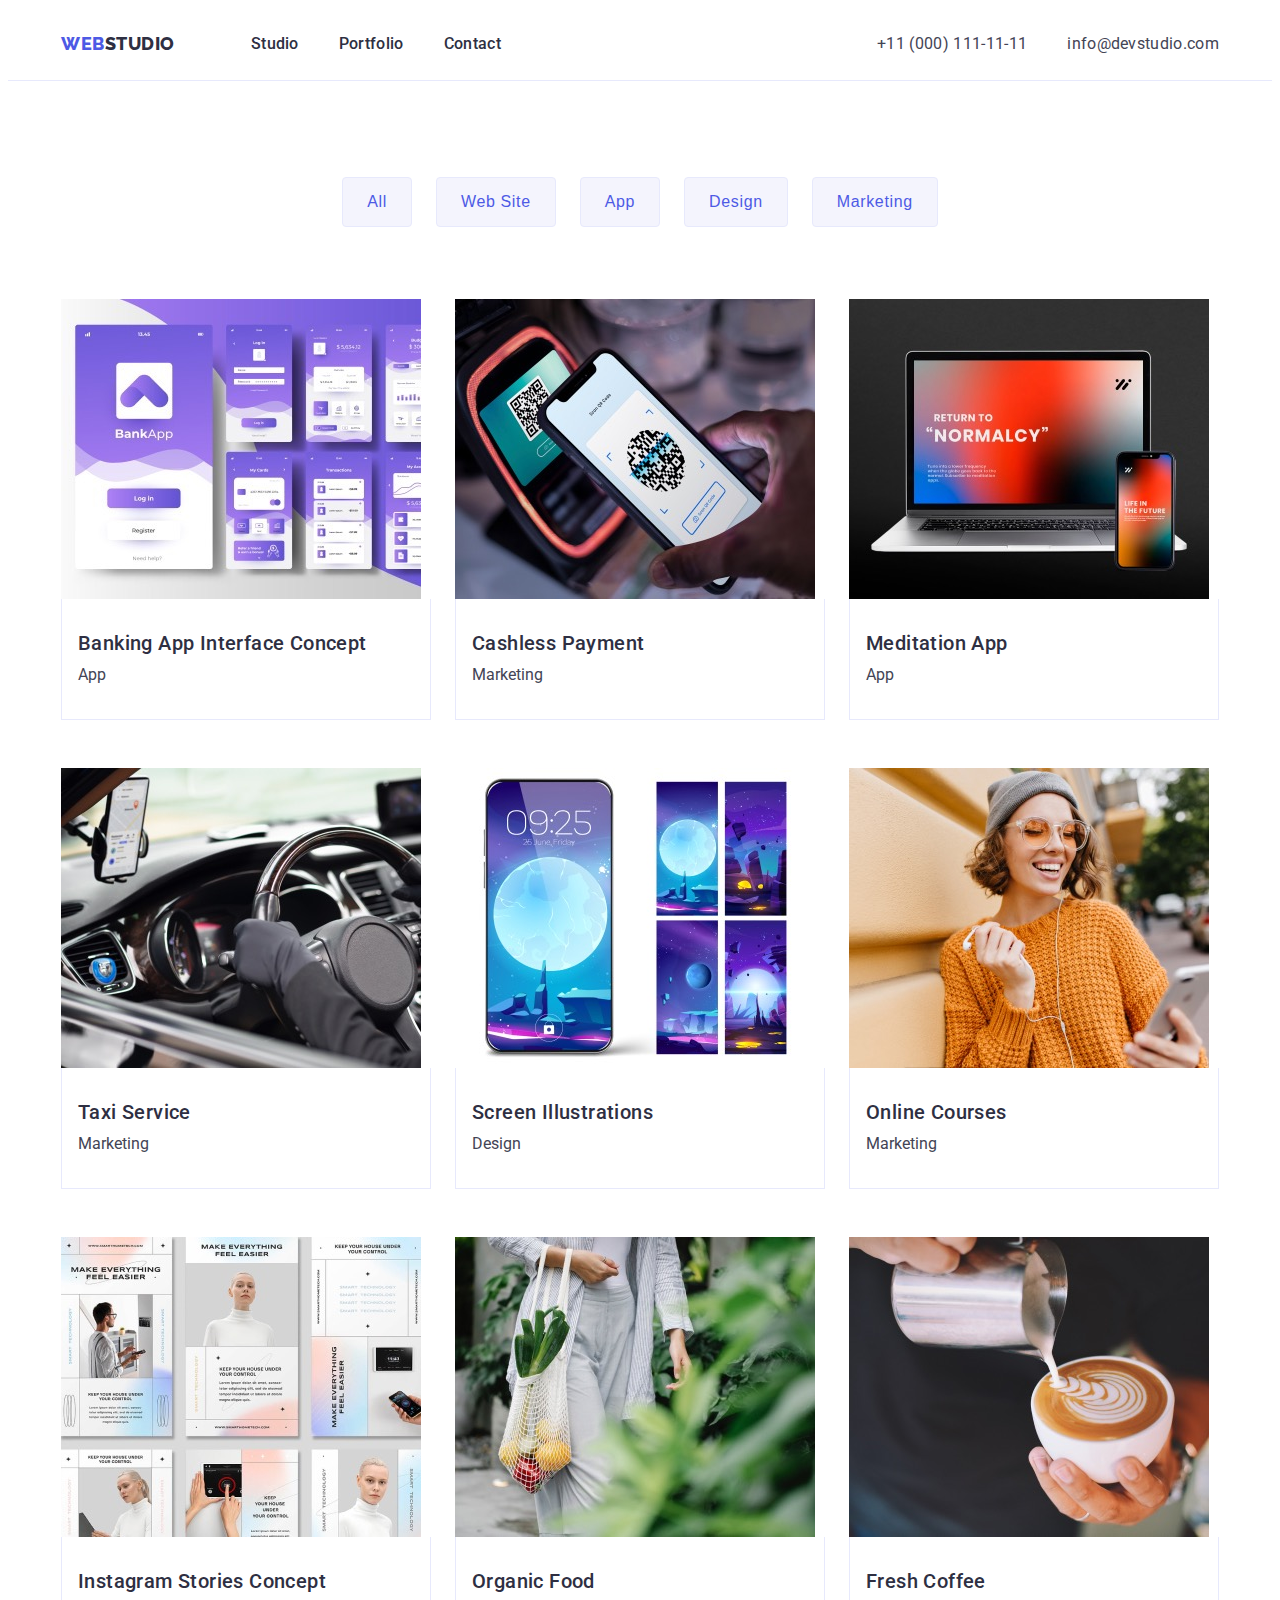
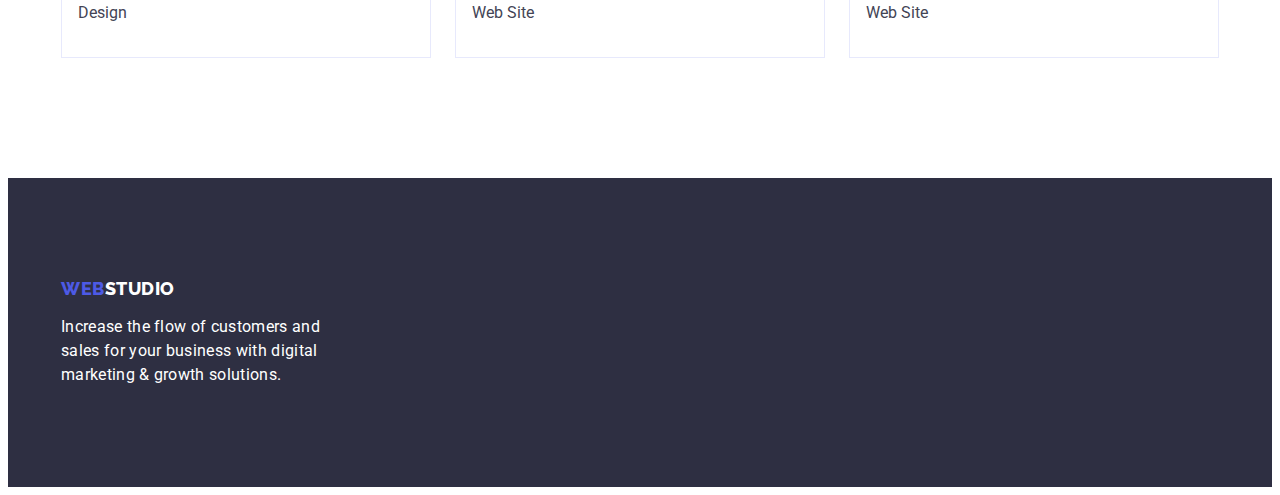
==== commit 134e6fce: "hw3" ====
--- a/portfolio.html
+++ b/portfolio.html
@@ -78,7 +78,7 @@
 
 					<ul class="menu-set">
 						<li class="project-image-caption">
-							<a>
+							<a href="">
 								<img
 									src="./images/img-1-1.jpg"
 									alt="screenshots of Banking App Interface Concept"
@@ -86,13 +86,15 @@
 									height="300" />
 
 								<div class="bottom-frame">
-									<h3 class="new-section">Banking App Interface Concept</h3>
+									<h3 class="new-section-list">
+										Banking App Interface Concept
+									</h3>
 									<p class="description">App</p>
 								</div>
 							</a>
 						</li>
 						<li class="project-image-caption">
-							<a>
+							<a href="">
 								<img
 									src="./images/img-2-1.jpg"
 									alt="A phone that scans the QR code"
@@ -100,98 +102,98 @@
 									height="300" />
 
 								<div class="bottom-frame">
-									<h3 class="new-section">Cashless Payment</h3>
+									<h3 class="new-section-list">Cashless Payment</h3>
 									<p class="description">Marketing</p>
 								</div>
 							</a>
 						</li>
 
 						<li class="project-image-caption">
-							<a>
+							<a href="">
 								<img
 									src="./images/img-3-1.jpg"
 									alt="Meditation app advertising on laptop and phone screen "
 									width="360"
 									height="300" />
 								<div class="bottom-frame">
-									<h3 class="new-section">Meditation App</h3>
+									<h3 class="new-section-list">Meditation App</h3>
 									<p class="description">App</p>
 								</div>
 							</a>
 						</li>
 
 						<li class="project-image-caption">
-							<a>
+							<a href="">
 								<img
 									src="./images/img-4-3.jpg"
 									alt="photo of the interior of the car with the driver"
 									width="360"
 									height="300" />
 								<div class="bottom-frame">
-									<h3 class="new-section">Taxi Service</h3>
+									<h3 class="new-section-list">Taxi Service</h3>
 									<p class="description">Marketing</p>
 								</div>
 							</a>
 						</li>
 
 						<li class="project-image-caption">
-							<a>
+							<a href="">
 								<img
 									src="./images/img-5-1.jpg"
 									alt="graphics showing different wallpapers for phone with moon theme"
 									width="360"
 									height="300" />
 								<div class="bottom-frame">
-									<h3 class="new-section">Screen Illustrations</h3>
+									<h3 class="new-section-list">Screen Illustrations</h3>
 									<p class="description">Design</p>
 								</div>
 							</a>
 						</li>
 
 						<li class="project-image-caption">
-							<a>
+							<a href="">
 								<img
 									src="./images/img-6-1.jpg"
 									alt="girl in orange sweater"
 									width="360"
 									height="300" />
 								<div class="bottom-frame">
-									<h3 class="new-section">Online Courses</h3>
+									<h3 class="new-section-list">Online Courses</h3>
 									<p class="description">Marketing</p>
 								</div>
 							</a>
 						</li>
 
 						<li class="project-image-caption">
-							<a>
+							<a href="">
 								<img
 									src="./images/img-7-1.jpg"
 									alt="graphics showing various Instagram Stories Concept"
 									width="360"
 									height="300" />
 								<div class="bottom-frame">
-									<h3 class="new-section">Instagram Stories Concept</h3>
+									<h3 class="new-section-list">Instagram Stories Concept</h3>
 									<p class="description">Design</p>
 								</div>
 							</a>
 						</li>
 
 						<li class="project-image-caption">
-							<a>
+							<a href="">
 								<img
 									src="./images/img-8-1.jpg"
 									alt="woman with shopping bag"
 									width="360"
 									height="300" />
 								<div class="bottom-frame">
-									<h3 class="new-section">Organic Food</h3>
+									<h3 class="new-section-list">Organic Food</h3>
 									<p class="description">Web Site</p>
 								</div>
 							</a>
 						</li>
 
 						<li class="project-image-caption">
-							<a>
+							<a href="">
 								<img
 									src="./images/img-9-1.jpg"
 									alt="barista creating a pattern on coffee "
@@ -199,7 +201,7 @@
 									height="300" />
 
 								<div class="bottom-frame">
-									<h3 class="new-section">Fresh Coffee</h3>
+									<h3 class="new-section-list">Fresh Coffee</h3>
 									<p class="description">Web Site</p>
 								</div>
 							</a>
--- a/css/styles.css
+++ b/css/styles.css
@@ -40,10 +40,7 @@
 }
 
 .links {
-	display: flex ;
 	border-bottom: #e7e9fc solid 1px;
-	
-padding: 24px 0;
 }
 
 p {
@@ -53,8 +50,6 @@
 .flex-container {
 	display: flex;
 	align-items: center;
-
-	
 }
 .logo-second-part {
 	font-family: raleway;
@@ -76,20 +71,20 @@
 .nav-button {
 	display: flex;
 	align-items: center;
-text-decoration: none;
-list-style-type: none;
+	text-decoration: none;
+	list-style-type: none;
 	gap: 40px;
-	padding: 24px 0,
+	padding: 24px 0;
 }
 
 .portfolio-container {
 	padding-top: 96px;
 	padding-bottom: 120px;
-  }
+}
 
 .nav-section {
 	display: flex;
-	margin-left: 76px;
+
 	display: flex;
 	align-items: center;
 }
@@ -103,7 +98,7 @@
 	letter-spacing: 0.32px;
 	vertical-align: top;
 	text-align: left;
-	
+	padding: 24px 0;
 }
 .link:hover,
 .link:focus,
@@ -115,13 +110,11 @@
 	display: flex;
 	align-items: center;
 	gap: 40px;
-
 }
 
 .address-section {
 	display: flex;
 	margin-left: auto;
-	
 }
 .link-color {
 	color: #434455;
@@ -160,8 +153,8 @@
 }
 
 .order-btn {
-display: block;
-margin: 0 auto;
+	display: block;
+	margin: 0 auto;
 	font-family: roboto;
 	background-color: var(--company-color);
 	border: var(--company-color);
@@ -184,14 +177,14 @@
 	box-shadow: 0px 4px 4px 0px rgba(0, 0, 0, 0.15);
 }
 
-.doing-section{
+.doing-section {
 	width: calc((100% - 48px) / 3);
 }
 
 .project-image-caption {
 	text-align: start;
 	width: calc((100% - 48px) / 3);
-  }
+}
 
 .card-set {
 	display: flex;
@@ -215,6 +208,9 @@
 	font-weight: 400;
 	line-height: 1.5;
 	margin: 0;
+}
+a .new-section-list {
+	color: #2e2f42;
 }
 
 .third-section {
@@ -258,6 +254,10 @@
 	margin: 0 auto;
 }
 
+a {
+	text-decoration: none;
+}
+
 .team-name {
 	font-size: 20px;
 	font-weight: 500;
@@ -277,11 +277,11 @@
 }
 
 .team {
-	padding: 32px 16px 32px;
-}
-
-.mark{
-	border-radius: 0px 0px 4px 4px; 
+	padding: 32px 16px 32px 16px;
+}
+
+.mark {
+	border-radius: 0px 0px 4px 4px;
 }
 
 .footer-background {
@@ -352,7 +352,7 @@
 	background-color: var(--company-color);
 	border: 1px solid transparent;
 }
-.new-section {
+.new-section-list {
 	font-size: 20px;
 	font-weight: 500;
 	line-height: 1.2;
@@ -361,6 +361,7 @@
 	text-align: left;
 	margin-bottom: 8px;
 }
+
 .project-type {
 	color: #434455;
 	font-size: 16px;
@@ -406,4 +407,4 @@
 
 .doing-list {
 	padding-top: 0px;
-}+}
--- a/css/styles.css
+++ b/css/styles.css
@@ -40,10 +40,7 @@
 }
 
 .links {
-	display: flex ;
 	border-bottom: #e7e9fc solid 1px;
-	
-padding: 24px 0;
 }
 
 p {
@@ -53,8 +50,6 @@
 .flex-container {
 	display: flex;
 	align-items: center;
-
-	
 }
 .logo-second-part {
 	font-family: raleway;
@@ -76,20 +71,20 @@
 .nav-button {
 	display: flex;
 	align-items: center;
-text-decoration: none;
-list-style-type: none;
+	text-decoration: none;
+	list-style-type: none;
 	gap: 40px;
-	padding: 24px 0,
+	padding: 24px 0;
 }
 
 .portfolio-container {
 	padding-top: 96px;
 	padding-bottom: 120px;
-  }
+}
 
 .nav-section {
 	display: flex;
-	margin-left: 76px;
+
 	display: flex;
 	align-items: center;
 }
@@ -103,7 +98,7 @@
 	letter-spacing: 0.32px;
 	vertical-align: top;
 	text-align: left;
-	
+	padding: 24px 0;
 }
 .link:hover,
 .link:focus,
@@ -115,13 +110,11 @@
 	display: flex;
 	align-items: center;
 	gap: 40px;
-
 }
 
 .address-section {
 	display: flex;
 	margin-left: auto;
-	
 }
 .link-color {
 	color: #434455;
@@ -160,8 +153,8 @@
 }
 
 .order-btn {
-display: block;
-margin: 0 auto;
+	display: block;
+	margin: 0 auto;
 	font-family: roboto;
 	background-color: var(--company-color);
 	border: var(--company-color);
@@ -184,14 +177,14 @@
 	box-shadow: 0px 4px 4px 0px rgba(0, 0, 0, 0.15);
 }
 
-.doing-section{
+.doing-section {
 	width: calc((100% - 48px) / 3);
 }
 
 .project-image-caption {
 	text-align: start;
 	width: calc((100% - 48px) / 3);
-  }
+}
 
 .card-set {
 	display: flex;
@@ -215,6 +208,9 @@
 	font-weight: 400;
 	line-height: 1.5;
 	margin: 0;
+}
+a .new-section-list {
+	color: #2e2f42;
 }
 
 .third-section {
@@ -258,6 +254,10 @@
 	margin: 0 auto;
 }
 
+a {
+	text-decoration: none;
+}
+
 .team-name {
 	font-size: 20px;
 	font-weight: 500;
@@ -277,11 +277,11 @@
 }
 
 .team {
-	padding: 32px 16px 32px;
-}
-
-.mark{
-	border-radius: 0px 0px 4px 4px; 
+	padding: 32px 16px 32px 16px;
+}
+
+.mark {
+	border-radius: 0px 0px 4px 4px;
 }
 
 .footer-background {
@@ -352,7 +352,7 @@
 	background-color: var(--company-color);
 	border: 1px solid transparent;
 }
-.new-section {
+.new-section-list {
 	font-size: 20px;
 	font-weight: 500;
 	line-height: 1.2;
@@ -361,6 +361,7 @@
 	text-align: left;
 	margin-bottom: 8px;
 }
+
 .project-type {
 	color: #434455;
 	font-size: 16px;
@@ -406,4 +407,4 @@
 
 .doing-list {
 	padding-top: 0px;
-}+}
